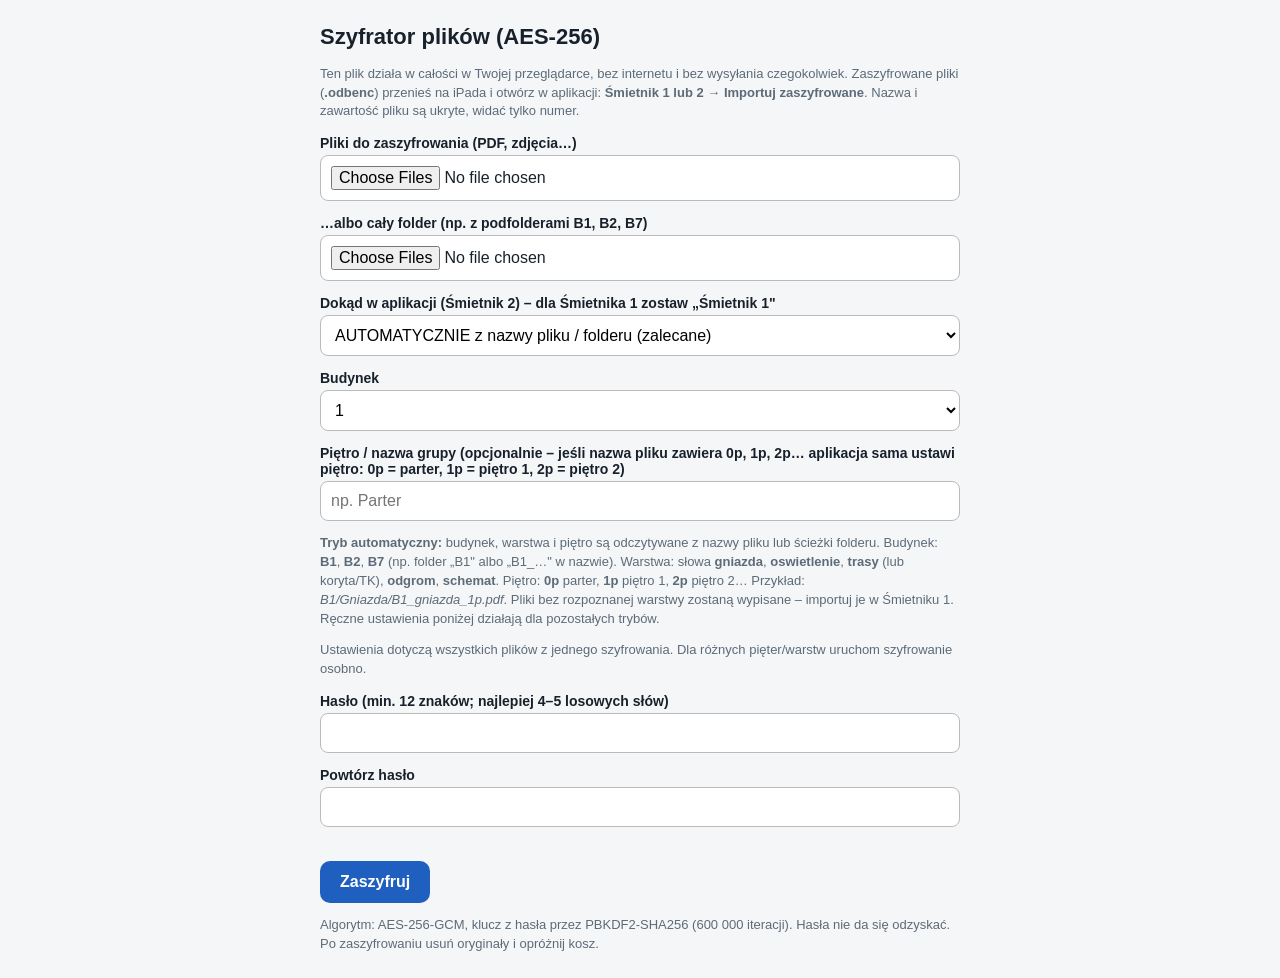
==== szyfrator.html @ 0f7ab010 "Szyfrator: tryb automatyczny (budynek/warstwa/piętro z nazwy lub folderu) Co-Authored-By: Claude Son" ====
<!doctype html><html lang="pl"><head><meta charset="utf-8"><meta name="viewport" content="width=device-width,initial-scale=1">
<title>Szyfrator plików (AES-256)</title>
<style>
body{font:16px -apple-system,Segoe UI,Arial,sans-serif;max-width:640px;margin:24px auto;padding:0 16px;color:#18212b;background:#f4f6f8}
h1{font-size:22px}label{display:block;margin:14px 0 4px;font-weight:600;font-size:14px}
input[type=password],input[type=file],input[type=text],select{width:100%;box-sizing:border-box;padding:10px;border:1px solid #bbb;border-radius:8px;font-size:16px;background:#fff}
button{margin-top:16px;padding:12px 20px;border:0;border-radius:10px;background:#1f5fbf;color:#fff;font-weight:700;font-size:16px;cursor:pointer}
button:disabled{opacity:.5}.m{font-size:13px;color:#5d6b78;line-height:1.45}#out a{display:block;margin:8px 0;padding:10px;background:#fff;border:1px solid #ccd;border-radius:8px;text-decoration:none;color:#1f5fbf;word-break:break-all}
#err{color:#c0392b;font-size:14px;min-height:18px}
</style></head><body>
<h1>Szyfrator plików (AES-256)</h1>
<p class="m">Ten plik działa w całości w Twojej przeglądarce, bez internetu i bez wysyłania czegokolwiek. Zaszyfrowane pliki (<b>.odbenc</b>) przenieś na iPada i otwórz w aplikacji: <b>Śmietnik 1 lub 2 → Importuj zaszyfrowane</b>. Nazwa i zawartość pliku są ukryte, widać tylko numer.</p>
<label>Pliki do zaszyfrowania (PDF, zdjęcia…)</label><input type="file" id="f" multiple>
<label>…albo cały folder (np. z podfolderami B1, B2, B7)</label><input type="file" id="fd" webkitdirectory multiple>
<label>Dokąd w aplikacji (Śmietnik 2) – dla Śmietnika 1 zostaw „Śmietnik 1"</label>
<select id="dest"><option value="auto">AUTOMATYCZNIE z nazwy pliku / folderu (zalecane)</option><option value="">Śmietnik 1 (zwykły plik budynku)</option><option value="gn">Śmietnik 2 → Gniazda</option><option value="os">Śmietnik 2 → Oświetlenie</option><option value="tk">Śmietnik 2 → Trasy kablowe</option><option value="od">Śmietnik 2 → Instalacja odgromowa</option><option value="s2">Śmietnik 2 → Schematy2</option></select>
<label>Budynek</label><select id="bld"><option>1</option><option>2</option><option>7</option></select>
<label>Piętro / nazwa grupy (opcjonalnie – jeśli nazwa pliku zawiera 0p, 1p, 2p… aplikacja sama ustawi piętro: 0p = parter, 1p = piętro 1, 2p = piętro 2)</label><input type="text" id="flr" placeholder="np. Parter">
<p class="m"><b>Tryb automatyczny:</b> budynek, warstwa i piętro są odczytywane z nazwy pliku lub ścieżki folderu. Budynek: <b>B1</b>, <b>B2</b>, <b>B7</b> (np. folder „B1" albo „B1_…" w nazwie). Warstwa: słowa <b>gniazda</b>, <b>oswietlenie</b>, <b>trasy</b> (lub koryta/TK), <b>odgrom</b>, <b>schemat</b>. Piętro: <b>0p</b> parter, <b>1p</b> piętro 1, <b>2p</b> piętro 2… Przykład: <i>B1/Gniazda/B1_gniazda_1p.pdf</i>. Pliki bez rozpoznanej warstwy zostaną wypisane – importuj je w Śmietniku 1. Ręczne ustawienia poniżej działają dla pozostałych trybów.</p>
<p class="m">Ustawienia dotyczą wszystkich plików z jednego szyfrowania. Dla różnych pięter/warstw uruchom szyfrowanie osobno.</p>
<label>Hasło (min. 12 znaków; najlepiej 4–5 losowych słów)</label><input type="password" id="p1" autocomplete="new-password">
<label>Powtórz hasło</label><input type="password" id="p2" autocomplete="new-password">
<div id="err"></div><button id="go">Zaszyfruj</button>
<div id="out"></div>
<p class="m">Algorytm: AES-256-GCM, klucz z hasła przez PBKDF2-SHA256 (600 000 iteracji). Hasła nie da się odzyskać. Po zaszyfrowaniu usuń oryginały i opróżnij kosz.</p>
<script>
const te=new TextEncoder();
const $=id=>document.getElementById(id);
const norm=x=>String(x||"").normalize("NFD").replace(/[\u0300-\u036f]/g,"").replace(/ł/g,"l").replace(/Ł/g,"L").toLowerCase();
function detect(path){const t=norm(path);
 let b=null;const mb=/(?:^|[^a-z0-9])(?:b|bud|budynek)[ _-]?([127])(?![0-9])/.exec(t);if(mb)b=mb[1];
 let l=null;if(/gniazd|gn(?![a-z])/.test(t))l="gn";else if(/oswietl|(?:^|[^a-z])os(?![a-z])/.test(t))l="os";else if(/trasy|trasa|koryt|(?:^|[^a-z])tk(?![a-z0-9])/.test(t))l="tk";else if(/odgrom|piorun|(?:^|[^a-z])od(?![a-z])/.test(t))l="od";else if(/schemat|rozdziel/.test(t))l="s2";
 let p=null;const mp=/(?:^|[^0-9a-z])(\d{1,2})\s?p(?![a-z0-9])/.exec(t);if(mp)p=+mp[1];
 return{b,l,p}}
async function key(pw,salt,iter){const b=await crypto.subtle.importKey("raw",te.encode(pw),"PBKDF2",false,["deriveKey"]);return crypto.subtle.deriveKey({name:"PBKDF2",salt,iterations:iter,hash:"SHA-256"},b,{name:"AES-GCM",length:256},false,["encrypt"])}
$("go").onclick=async()=>{const er=$("err"),fs=[...$("f").files,...$("fd").files],a=$("p1").value;er.textContent="";
 if(!fs.length){er.textContent="Wybierz pliki lub folder";return}
 if(a.length<12){er.textContent="Hasło musi mieć co najmniej 12 znaków";return}
 if(a!==$("p2").value){er.textContent="Hasła się różnią";return}
 $("go").disabled=true;$("out").innerHTML="";const stamp=Date.now().toString(36);let n=0;const LN={gn:"Gniazda",os:"Oświetlenie",tk:"Trasy",od:"Odgromowa",s2:"Schematy2"};const warn=[];const dest=$("dest").value;
 try{const salt=crypto.getRandomValues(new Uint8Array(16)),iter=600000,k=await key(a,salt,iter);
  for(const f of fs){er.textContent="Szyfruję ("+(n+1)+"/"+fs.length+"): "+f.name+"…";
  const path=f.webkitRelativePath||f.name;let m={n:f.name,t:f.type||"application/octet-stream"},info="";
  if(dest==="auto"){const d=detect(path);if(d.l&&d.b){m.l=d.l;m.b=d.b;if(d.p!=null)m.p=d.p;info=" → B"+d.b+" · "+LN[d.l]+(d.p!=null?" · "+d.p+"p":"")}else{info=" → Śmietnik 1"+(d.b?" (B"+d.b+")":"")+" – nie rozpoznano "+(d.b?"warstwy":"budynku")+" w: "+path;warn.push(path);if(d.b)m.b=d.b;if(d.p!=null)m.p=d.p}}
  else if(dest){m.l=dest;m.b=$("bld").value;const fl=$("flr").value.trim();if(fl)m.f=fl}
  const data=new Uint8Array(await f.arrayBuffer());
  const meta=te.encode(JSON.stringify(m));
  const pl=new Uint8Array(4+meta.length+data.length);new DataView(pl.buffer).setUint32(0,meta.length);pl.set(meta,4);pl.set(data,4+meta.length);
  const iv=crypto.getRandomValues(new Uint8Array(12));
  const ct=new Uint8Array(await crypto.subtle.encrypt({name:"AES-GCM",iv},k,pl));
  const head=new Uint8Array(8+16+4+12);head.set(te.encode("ODBENC1\n"),0);head.set(salt,8);new DataView(head.buffer).setUint32(24,iter);head.set(iv,28);
  const blob=new Blob([head,ct],{type:"application/octet-stream"});n++;
  const l=document.createElement("a");l.href=URL.createObjectURL(blob);l.download="plik_"+stamp+"_"+String(n).padStart(3,"0")+".odbenc";l.textContent="⬇ "+l.download+"  ("+Math.round(blob.size/1024)+" KB)  "+path+info;$("out").appendChild(l)}
  if(n>1){const all=document.createElement("button");all.textContent="Pobierz wszystkie ("+n+")";all.onclick=async()=>{for(const a2 of $("out").querySelectorAll("a")){a2.click();await new Promise(r=>setTimeout(r,350))}};$("out").prepend(all)}
  er.textContent="Gotowe: "+n+" plik(i)."+(warn.length?" Uwaga: "+warn.length+" plik(ów) bez rozpoznanej warstwy/budynku – importuj je w Śmietniku 1 (w Śmietniku 2 trafiłyby do aktualnie wybranej warstwy).":"")}
 catch(e){er.textContent="Błąd: "+(e.message||e)}
 $("go").disabled=false};
</script></body></html>
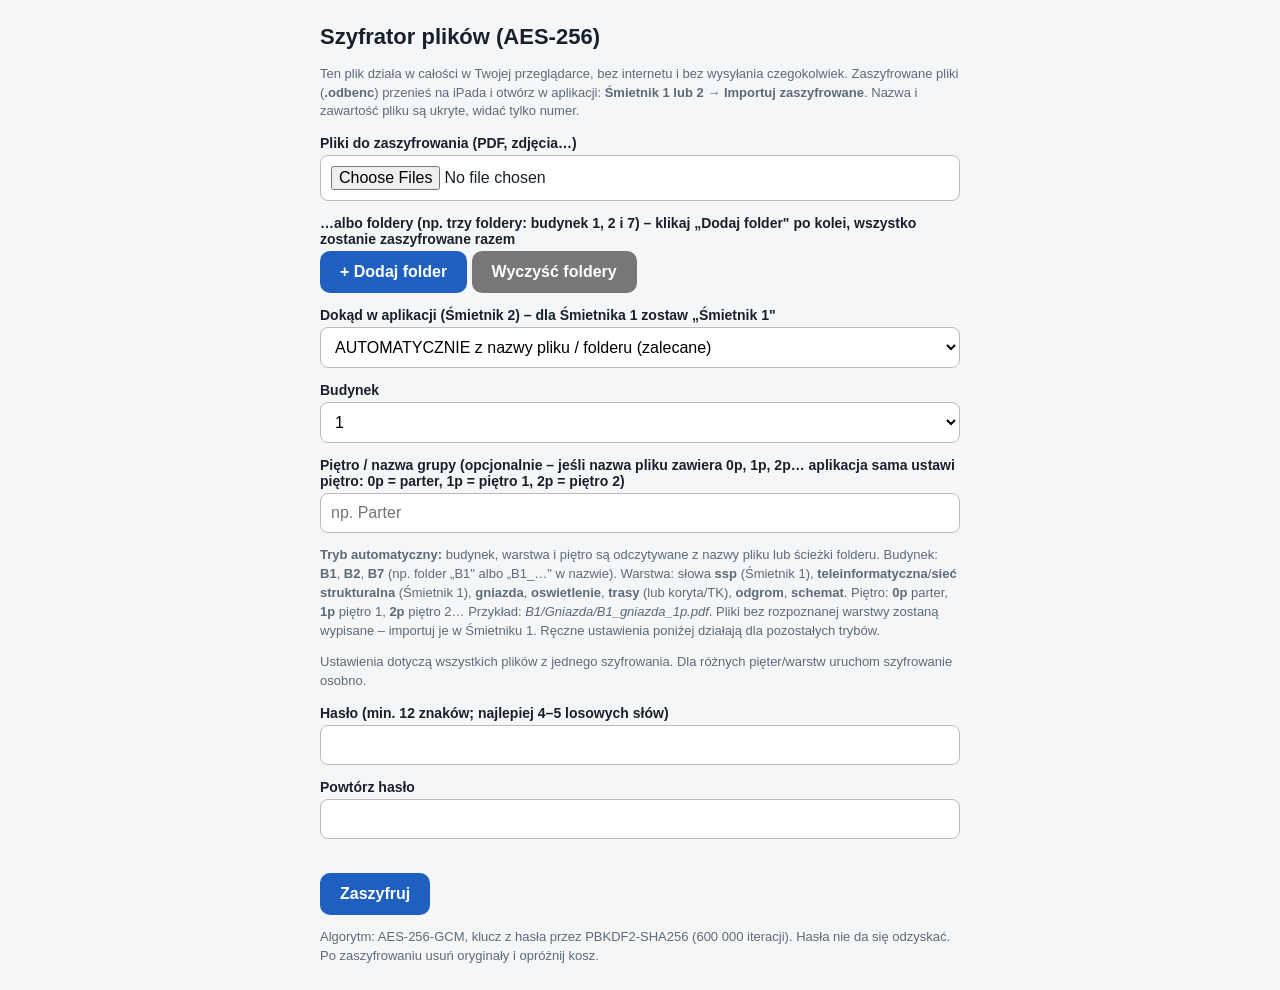
==== commit 5499e48f: "Śmietnik 1: SSP i teleinformatyka; wybór budynku i kategorii w panelu; szyfrator: dodawanie wielu fo" ====
--- a/szyfrator.html
+++ b/szyfrator.html
@@ -11,12 +11,12 @@
 <h1>Szyfrator plików (AES-256)</h1>
 <p class="m">Ten plik działa w całości w Twojej przeglądarce, bez internetu i bez wysyłania czegokolwiek. Zaszyfrowane pliki (<b>.odbenc</b>) przenieś na iPada i otwórz w aplikacji: <b>Śmietnik 1 lub 2 → Importuj zaszyfrowane</b>. Nazwa i zawartość pliku są ukryte, widać tylko numer.</p>
 <label>Pliki do zaszyfrowania (PDF, zdjęcia…)</label><input type="file" id="f" multiple>
-<label>…albo cały folder (np. z podfolderami B1, B2, B7)</label><input type="file" id="fd" webkitdirectory multiple>
+<label>…albo foldery (np. trzy foldery: budynek 1, 2 i 7) – klikaj „Dodaj folder" po kolei, wszystko zostanie zaszyfrowane razem</label><input type="file" id="fd" webkitdirectory multiple style="display:none"><button type="button" id="addf" style="margin-top:0">+ Dodaj folder</button> <button type="button" id="clrf" style="margin-top:0;background:#777">Wyczyść foldery</button><div id="picked" class="m"></div>
 <label>Dokąd w aplikacji (Śmietnik 2) – dla Śmietnika 1 zostaw „Śmietnik 1"</label>
-<select id="dest"><option value="auto">AUTOMATYCZNIE z nazwy pliku / folderu (zalecane)</option><option value="">Śmietnik 1 (zwykły plik budynku)</option><option value="gn">Śmietnik 2 → Gniazda</option><option value="os">Śmietnik 2 → Oświetlenie</option><option value="tk">Śmietnik 2 → Trasy kablowe</option><option value="od">Śmietnik 2 → Instalacja odgromowa</option><option value="s2">Śmietnik 2 → Schematy2</option></select>
+<select id="dest"><option value="auto">AUTOMATYCZNIE z nazwy pliku / folderu (zalecane)</option><option value="">Śmietnik 1 (zwykły plik budynku)</option><option value="ssp">Śmietnik 1 → Plan instalacji SSP</option><option value="tel">Śmietnik 1 → Plan instalacji teleinformatycznej sieci strukturalnej</option><option value="gn">Śmietnik 2 → Gniazda</option><option value="os">Śmietnik 2 → Oświetlenie</option><option value="tk">Śmietnik 2 → Trasy kablowe</option><option value="od">Śmietnik 2 → Instalacja odgromowa</option><option value="s2">Śmietnik 2 → Schematy2</option></select>
 <label>Budynek</label><select id="bld"><option>1</option><option>2</option><option>7</option></select>
 <label>Piętro / nazwa grupy (opcjonalnie – jeśli nazwa pliku zawiera 0p, 1p, 2p… aplikacja sama ustawi piętro: 0p = parter, 1p = piętro 1, 2p = piętro 2)</label><input type="text" id="flr" placeholder="np. Parter">
-<p class="m"><b>Tryb automatyczny:</b> budynek, warstwa i piętro są odczytywane z nazwy pliku lub ścieżki folderu. Budynek: <b>B1</b>, <b>B2</b>, <b>B7</b> (np. folder „B1" albo „B1_…" w nazwie). Warstwa: słowa <b>gniazda</b>, <b>oswietlenie</b>, <b>trasy</b> (lub koryta/TK), <b>odgrom</b>, <b>schemat</b>. Piętro: <b>0p</b> parter, <b>1p</b> piętro 1, <b>2p</b> piętro 2… Przykład: <i>B1/Gniazda/B1_gniazda_1p.pdf</i>. Pliki bez rozpoznanej warstwy zostaną wypisane – importuj je w Śmietniku 1. Ręczne ustawienia poniżej działają dla pozostałych trybów.</p>
+<p class="m"><b>Tryb automatyczny:</b> budynek, warstwa i piętro są odczytywane z nazwy pliku lub ścieżki folderu. Budynek: <b>B1</b>, <b>B2</b>, <b>B7</b> (np. folder „B1" albo „B1_…" w nazwie). Warstwa: słowa <b>ssp</b> (Śmietnik 1), <b>teleinformatyczna</b>/<b>sieć strukturalna</b> (Śmietnik 1), <b>gniazda</b>, <b>oswietlenie</b>, <b>trasy</b> (lub koryta/TK), <b>odgrom</b>, <b>schemat</b>. Piętro: <b>0p</b> parter, <b>1p</b> piętro 1, <b>2p</b> piętro 2… Przykład: <i>B1/Gniazda/B1_gniazda_1p.pdf</i>. Pliki bez rozpoznanej warstwy zostaną wypisane – importuj je w Śmietniku 1. Ręczne ustawienia poniżej działają dla pozostałych trybów.</p>
 <p class="m">Ustawienia dotyczą wszystkich plików z jednego szyfrowania. Dla różnych pięter/warstw uruchom szyfrowanie osobno.</p>
 <label>Hasło (min. 12 znaków; najlepiej 4–5 losowych słów)</label><input type="password" id="p1" autocomplete="new-password">
 <label>Powtórz hasło</label><input type="password" id="p2" autocomplete="new-password">
@@ -26,18 +26,24 @@
 <script>
 const te=new TextEncoder();
 const $=id=>document.getElementById(id);
+let picked=[];const pkey=f=>(f.webkitRelativePath||f.name)+"|"+f.size;
+function showPicked(){const c={};for(const f of picked){const d=detect(f.webkitRelativePath||f.name);const k=d.b?"B"+d.b:"?";c[k]=(c[k]||0)+1}
+ $("picked").textContent=picked.length?"Wybrano "+picked.length+" plików: "+Object.entries(c).map(([k,v])=>(k==="?"?"budynek nierozpoznany":k)+": "+v).join(" · "):""}
+$("addf").onclick=()=>$("fd").click();
+$("fd").onchange=e=>{const have=new Set(picked.map(pkey));for(const f of e.target.files)if(!have.has(pkey(f))){picked.push(f);have.add(pkey(f))}e.target.value="";showPicked()};
+$("clrf").onclick=()=>{picked=[];showPicked()};
 const norm=x=>String(x||"").normalize("NFD").replace(/[\u0300-\u036f]/g,"").replace(/ł/g,"l").replace(/Ł/g,"L").toLowerCase();
 function detect(path){const t=norm(path);
- let b=null;const mb=/(?:^|[^a-z0-9])(?:b|bud|budynek)[ _-]?([127])(?![0-9])/.exec(t);if(mb)b=mb[1];
- let l=null;if(/gniazd|gn(?![a-z])/.test(t))l="gn";else if(/oswietl|(?:^|[^a-z])os(?![a-z])/.test(t))l="os";else if(/trasy|trasa|koryt|(?:^|[^a-z])tk(?![a-z0-9])/.test(t))l="tk";else if(/odgrom|piorun|(?:^|[^a-z])od(?![a-z])/.test(t))l="od";else if(/schemat|rozdziel/.test(t))l="s2";
+ let b=null;const mb=/(?:^|[^a-z0-9])(?:b|bud|budynek)\.?[ _-]?([127])(?![0-9])/.exec(t);if(mb)b=mb[1];
+ let l=null;if(/ssp|sygnalizac|pozar/.test(t))l="ssp";else if(/teleinf|teletech|struktural|siec(?![a-z])|lan(?![a-z])/.test(t))l="tel";else if(/gniazd|gn(?![a-z])/.test(t))l="gn";else if(/oswietl|(?:^|[^a-z])os(?![a-z])/.test(t))l="os";else if(/trasy|trasa|koryt|(?:^|[^a-z])tk(?![a-z0-9])/.test(t))l="tk";else if(/odgrom|piorun|(?:^|[^a-z])od(?![a-z])/.test(t))l="od";else if(/schemat|rozdziel/.test(t))l="s2";
  let p=null;const mp=/(?:^|[^0-9a-z])(\d{1,2})\s?p(?![a-z0-9])/.exec(t);if(mp)p=+mp[1];
  return{b,l,p}}
 async function key(pw,salt,iter){const b=await crypto.subtle.importKey("raw",te.encode(pw),"PBKDF2",false,["deriveKey"]);return crypto.subtle.deriveKey({name:"PBKDF2",salt,iterations:iter,hash:"SHA-256"},b,{name:"AES-GCM",length:256},false,["encrypt"])}
-$("go").onclick=async()=>{const er=$("err"),fs=[...$("f").files,...$("fd").files],a=$("p1").value;er.textContent="";
+$("go").onclick=async()=>{const er=$("err"),fs=[...$("f").files,...picked],a=$("p1").value;er.textContent="";
  if(!fs.length){er.textContent="Wybierz pliki lub folder";return}
  if(a.length<12){er.textContent="Hasło musi mieć co najmniej 12 znaków";return}
  if(a!==$("p2").value){er.textContent="Hasła się różnią";return}
- $("go").disabled=true;$("out").innerHTML="";const stamp=Date.now().toString(36);let n=0;const LN={gn:"Gniazda",os:"Oświetlenie",tk:"Trasy",od:"Odgromowa",s2:"Schematy2"};const warn=[];const dest=$("dest").value;
+ $("go").disabled=true;$("out").innerHTML="";const stamp=Date.now().toString(36);let n=0;const LN={ssp:"SSP (Śmietnik 1)",tel:"Teleinformatyka (Śmietnik 1)",gn:"Gniazda",os:"Oświetlenie",tk:"Trasy",od:"Odgromowa",s2:"Schematy2"};const warn=[];const dest=$("dest").value;
  try{const salt=crypto.getRandomValues(new Uint8Array(16)),iter=600000,k=await key(a,salt,iter);
   for(const f of fs){er.textContent="Szyfruję ("+(n+1)+"/"+fs.length+"): "+f.name+"…";
   const path=f.webkitRelativePath||f.name;let m={n:f.name,t:f.type||"application/octet-stream"},info="";
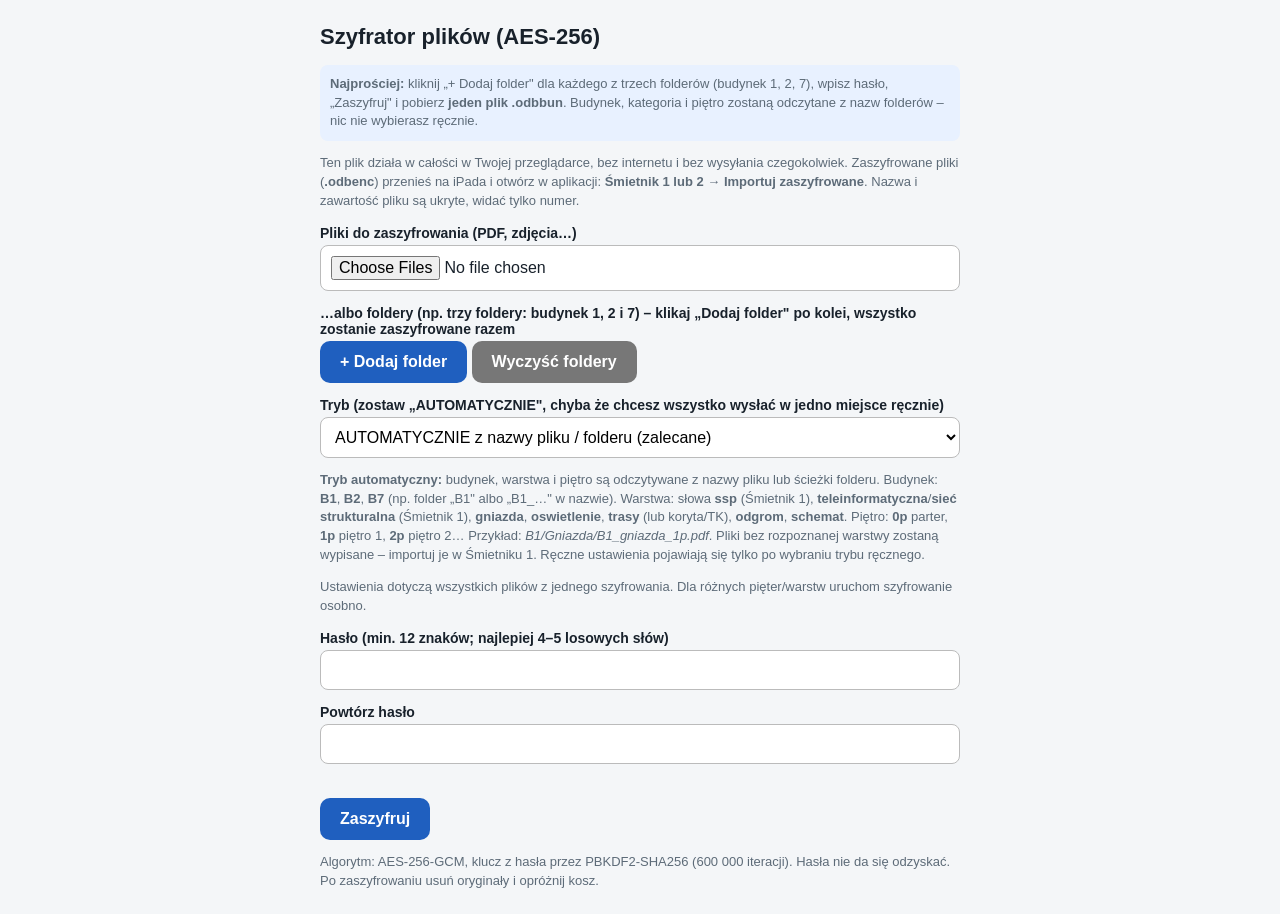
==== commit 73d92612: "Szyfrator: tryb automatyczny domyślny, ręczne pola ukryte Co-Authored-By: Claude Sonnet 5.5 <noreply" ====
--- a/szyfrator.html
+++ b/szyfrator.html
@@ -9,14 +9,15 @@
 #err{color:#c0392b;font-size:14px;min-height:18px}
 </style></head><body>
 <h1>Szyfrator plików (AES-256)</h1>
+<p class="m" style="background:#e8f1ff;padding:10px;border-radius:8px"><b>Najprościej:</b> kliknij „+ Dodaj folder" dla każdego z trzech folderów (budynek 1, 2, 7), wpisz hasło, „Zaszyfruj" i pobierz <b>jeden plik .odbbun</b>. Budynek, kategoria i piętro zostaną odczytane z nazw folderów – nic nie wybierasz ręcznie.</p>
 <p class="m">Ten plik działa w całości w Twojej przeglądarce, bez internetu i bez wysyłania czegokolwiek. Zaszyfrowane pliki (<b>.odbenc</b>) przenieś na iPada i otwórz w aplikacji: <b>Śmietnik 1 lub 2 → Importuj zaszyfrowane</b>. Nazwa i zawartość pliku są ukryte, widać tylko numer.</p>
 <label>Pliki do zaszyfrowania (PDF, zdjęcia…)</label><input type="file" id="f" multiple>
 <label>…albo foldery (np. trzy foldery: budynek 1, 2 i 7) – klikaj „Dodaj folder" po kolei, wszystko zostanie zaszyfrowane razem</label><input type="file" id="fd" webkitdirectory multiple style="display:none"><button type="button" id="addf" style="margin-top:0">+ Dodaj folder</button> <button type="button" id="clrf" style="margin-top:0;background:#777">Wyczyść foldery</button><div id="picked" class="m"></div>
-<label>Dokąd w aplikacji (Śmietnik 2) – dla Śmietnika 1 zostaw „Śmietnik 1"</label>
+<label>Tryb (zostaw „AUTOMATYCZNIE", chyba że chcesz wszystko wysłać w jedno miejsce ręcznie)</label>
 <select id="dest"><option value="auto">AUTOMATYCZNIE z nazwy pliku / folderu (zalecane)</option><option value="">Śmietnik 1 (zwykły plik budynku)</option><option value="ssp">Śmietnik 1 → Plan instalacji SSP</option><option value="tel">Śmietnik 1 → Plan instalacji teleinformatycznej sieci strukturalnej</option><option value="gn">Śmietnik 2 → Gniazda</option><option value="os">Śmietnik 2 → Oświetlenie</option><option value="tk">Śmietnik 2 → Trasy kablowe</option><option value="od">Śmietnik 2 → Instalacja odgromowa</option><option value="s2">Śmietnik 2 → Schematy2</option></select>
-<label>Budynek</label><select id="bld"><option>1</option><option>2</option><option>7</option></select>
+<div id="manual" style="display:none"><label>Budynek</label><select id="bld"><option>1</option><option>2</option><option>7</option></select>
 <label>Piętro / nazwa grupy (opcjonalnie – jeśli nazwa pliku zawiera 0p, 1p, 2p… aplikacja sama ustawi piętro: 0p = parter, 1p = piętro 1, 2p = piętro 2)</label><input type="text" id="flr" placeholder="np. Parter">
-<p class="m"><b>Tryb automatyczny:</b> budynek, warstwa i piętro są odczytywane z nazwy pliku lub ścieżki folderu. Budynek: <b>B1</b>, <b>B2</b>, <b>B7</b> (np. folder „B1" albo „B1_…" w nazwie). Warstwa: słowa <b>ssp</b> (Śmietnik 1), <b>teleinformatyczna</b>/<b>sieć strukturalna</b> (Śmietnik 1), <b>gniazda</b>, <b>oswietlenie</b>, <b>trasy</b> (lub koryta/TK), <b>odgrom</b>, <b>schemat</b>. Piętro: <b>0p</b> parter, <b>1p</b> piętro 1, <b>2p</b> piętro 2… Przykład: <i>B1/Gniazda/B1_gniazda_1p.pdf</i>. Pliki bez rozpoznanej warstwy zostaną wypisane – importuj je w Śmietniku 1. Ręczne ustawienia poniżej działają dla pozostałych trybów.</p>
+</div><p class="m"><b>Tryb automatyczny:</b> budynek, warstwa i piętro są odczytywane z nazwy pliku lub ścieżki folderu. Budynek: <b>B1</b>, <b>B2</b>, <b>B7</b> (np. folder „B1" albo „B1_…" w nazwie). Warstwa: słowa <b>ssp</b> (Śmietnik 1), <b>teleinformatyczna</b>/<b>sieć strukturalna</b> (Śmietnik 1), <b>gniazda</b>, <b>oswietlenie</b>, <b>trasy</b> (lub koryta/TK), <b>odgrom</b>, <b>schemat</b>. Piętro: <b>0p</b> parter, <b>1p</b> piętro 1, <b>2p</b> piętro 2… Przykład: <i>B1/Gniazda/B1_gniazda_1p.pdf</i>. Pliki bez rozpoznanej warstwy zostaną wypisane – importuj je w Śmietniku 1. Ręczne ustawienia pojawiają się tylko po wybraniu trybu ręcznego.</p>
 <p class="m">Ustawienia dotyczą wszystkich plików z jednego szyfrowania. Dla różnych pięter/warstw uruchom szyfrowanie osobno.</p>
 <label>Hasło (min. 12 znaków; najlepiej 4–5 losowych słów)</label><input type="password" id="p1" autocomplete="new-password">
 <label>Powtórz hasło</label><input type="password" id="p2" autocomplete="new-password">
@@ -32,22 +33,24 @@
 $("addf").onclick=()=>$("fd").click();
 $("fd").onchange=e=>{const have=new Set(picked.map(pkey));for(const f of e.target.files)if(!have.has(pkey(f))){picked.push(f);have.add(pkey(f))}e.target.value="";showPicked()};
 $("clrf").onclick=()=>{picked=[];showPicked()};
+$("dest").onchange=()=>{const v=$("dest").value;$("manual").style.display=(v&&v!=="auto"&&v!=="ssp"&&v!=="tel")||v==="ssp"||v==="tel"?"block":"none"};
 const norm=x=>String(x||"").normalize("NFD").replace(/[\u0300-\u036f]/g,"").replace(/ł/g,"l").replace(/Ł/g,"L").toLowerCase();
 function detect(path){const t=norm(path);
- let b=null;const mb=/(?:^|[^a-z0-9])(?:b|bud|budynek)\.?[ _-]?([127])(?![0-9])/.exec(t);if(mb)b=mb[1];
+ let b=null;const mb=/(?:^|[^a-z0-9])(?:b|bud|budynek)\.?[ _-]?(?:nr\.?)?[ _-]?([127])(?![0-9])/.exec(t)||/(?:^|\/)([127])(?=\/)/.exec(t);if(mb)b=mb[1];
  let l=null;if(/ssp|sygnalizac|pozar/.test(t))l="ssp";else if(/teleinf|teletech|struktural|siec(?![a-z])|lan(?![a-z])/.test(t))l="tel";else if(/gniazd|gn(?![a-z])/.test(t))l="gn";else if(/oswietl|(?:^|[^a-z])os(?![a-z])/.test(t))l="os";else if(/trasy|trasa|koryt|(?:^|[^a-z])tk(?![a-z0-9])/.test(t))l="tk";else if(/odgrom|piorun|(?:^|[^a-z])od(?![a-z])/.test(t))l="od";else if(/schemat|rozdziel/.test(t))l="s2";
- let p=null;const mp=/(?:^|[^0-9a-z])(\d{1,2})\s?p(?![a-z0-9])/.exec(t);if(mp)p=+mp[1];
- return{b,l,p}}
+ let p=null,f=null;const mp=/(?:^|[^0-9a-z])(\d{1,2})\s?p(?![a-z0-9])/.exec(t)||/(?:^|[^0-9a-z])(\d{1,2})[ _.-]?pietro/.exec(t)||/pietro[ _.-]?(\d{1,2})(?![0-9])/.exec(t);if(mp)p=+mp[1];
+ else if(/parter/.test(t))p=0;else if(/poddasz/.test(t))f="Poddasze";else if(/(?:^|[^a-z])dach(?![a-z])/.test(t))f="Dach";
+ return{b,l,p,f}}
 async function key(pw,salt,iter){const b=await crypto.subtle.importKey("raw",te.encode(pw),"PBKDF2",false,["deriveKey"]);return crypto.subtle.deriveKey({name:"PBKDF2",salt,iterations:iter,hash:"SHA-256"},b,{name:"AES-GCM",length:256},false,["encrypt"])}
 $("go").onclick=async()=>{const er=$("err"),fs=[...$("f").files,...picked],a=$("p1").value;er.textContent="";
  if(!fs.length){er.textContent="Wybierz pliki lub folder";return}
  if(a.length<12){er.textContent="Hasło musi mieć co najmniej 12 znaków";return}
  if(a!==$("p2").value){er.textContent="Hasła się różnią";return}
- $("go").disabled=true;$("out").innerHTML="";const stamp=Date.now().toString(36);let n=0;const LN={ssp:"SSP (Śmietnik 1)",tel:"Teleinformatyka (Śmietnik 1)",gn:"Gniazda",os:"Oświetlenie",tk:"Trasy",od:"Odgromowa",s2:"Schematy2"};const warn=[];const dest=$("dest").value;
+ $("go").disabled=true;$("out").innerHTML="";const stamp=Date.now().toString(36);let n=0;const recs=[];const LN={ssp:"SSP (Śmietnik 1)",tel:"Teleinformatyka (Śmietnik 1)",gn:"Gniazda",os:"Oświetlenie",tk:"Trasy",od:"Odgromowa",s2:"Schematy2"};const warn=[];const dest=$("dest").value;
  try{const salt=crypto.getRandomValues(new Uint8Array(16)),iter=600000,k=await key(a,salt,iter);
   for(const f of fs){er.textContent="Szyfruję ("+(n+1)+"/"+fs.length+"): "+f.name+"…";
   const path=f.webkitRelativePath||f.name;let m={n:f.name,t:f.type||"application/octet-stream"},info="";
-  if(dest==="auto"){const d=detect(path);if(d.l&&d.b){m.l=d.l;m.b=d.b;if(d.p!=null)m.p=d.p;info=" → B"+d.b+" · "+LN[d.l]+(d.p!=null?" · "+d.p+"p":"")}else{info=" → Śmietnik 1"+(d.b?" (B"+d.b+")":"")+" – nie rozpoznano "+(d.b?"warstwy":"budynku")+" w: "+path;warn.push(path);if(d.b)m.b=d.b;if(d.p!=null)m.p=d.p}}
+  if(dest==="auto"){const d=detect(path);if(d.l&&d.b){m.l=d.l;m.b=d.b;if(d.p!=null)m.p=d.p;if(d.f)m.f=d.f;info=" → B"+d.b+" · "+LN[d.l]+(d.p!=null?" · "+d.p+"p":"")+(d.f?" · "+d.f:"")}else{info=" → Śmietnik 1"+(d.b?" (B"+d.b+")":"")+" – nie rozpoznano "+(d.b?"warstwy":"budynku")+" w: "+path;warn.push(path);if(d.b)m.b=d.b;if(d.p!=null)m.p=d.p}}
   else if(dest){m.l=dest;m.b=$("bld").value;const fl=$("flr").value.trim();if(fl)m.f=fl}
   const data=new Uint8Array(await f.arrayBuffer());
   const meta=te.encode(JSON.stringify(m));
@@ -55,9 +58,11 @@
   const iv=crypto.getRandomValues(new Uint8Array(12));
   const ct=new Uint8Array(await crypto.subtle.encrypt({name:"AES-GCM",iv},k,pl));
   const head=new Uint8Array(8+16+4+12);head.set(te.encode("ODBENC1\n"),0);head.set(salt,8);new DataView(head.buffer).setUint32(24,iter);head.set(iv,28);
-  const blob=new Blob([head,ct],{type:"application/octet-stream"});n++;
+  const blob=new Blob([head,ct],{type:"application/octet-stream"});recs.push(blob);n++;
   const l=document.createElement("a");l.href=URL.createObjectURL(blob);l.download="plik_"+stamp+"_"+String(n).padStart(3,"0")+".odbenc";l.textContent="⬇ "+l.download+"  ("+Math.round(blob.size/1024)+" KB)  "+path+info;$("out").appendChild(l)}
-  if(n>1){const all=document.createElement("button");all.textContent="Pobierz wszystkie ("+n+")";all.onclick=async()=>{for(const a2 of $("out").querySelectorAll("a")){a2.click();await new Promise(r=>setTimeout(r,350))}};$("out").prepend(all)}
+  if(n>1){const parts=[te.encode("ODBBUN1\n")];for(const r of recs){const h=new Uint8Array(4);new DataView(h.buffer).setUint32(0,r.size);parts.push(h,r)}
+   const bb=new Blob(parts,{type:"application/octet-stream"});const bl=document.createElement("a");bl.href=URL.createObjectURL(bb);bl.download="paczka_zbiorcza_"+stamp+".odbbun";bl.style.fontWeight="700";bl.textContent="⬇ JEDEN PLIK ZE WSZYSTKIM: "+bl.download+"  ("+Math.round(bb.size/1048576)+" MB, "+n+" plików) – tylko to wrzuć na iPada";$("out").prepend(bl)}
+  if(n>1){const all=document.createElement("button");all.textContent="Pobierz osobno ("+n+")";all.onclick=async()=>{for(const a2 of $("out").querySelectorAll("a")){a2.click();await new Promise(r=>setTimeout(r,350))}};$("out").prepend(all)}
   er.textContent="Gotowe: "+n+" plik(i)."+(warn.length?" Uwaga: "+warn.length+" plik(ów) bez rozpoznanej warstwy/budynku – importuj je w Śmietniku 1 (w Śmietniku 2 trafiłyby do aktualnie wybranej warstwy).":"")}
  catch(e){er.textContent="Błąd: "+(e.message||e)}
  $("go").disabled=false};
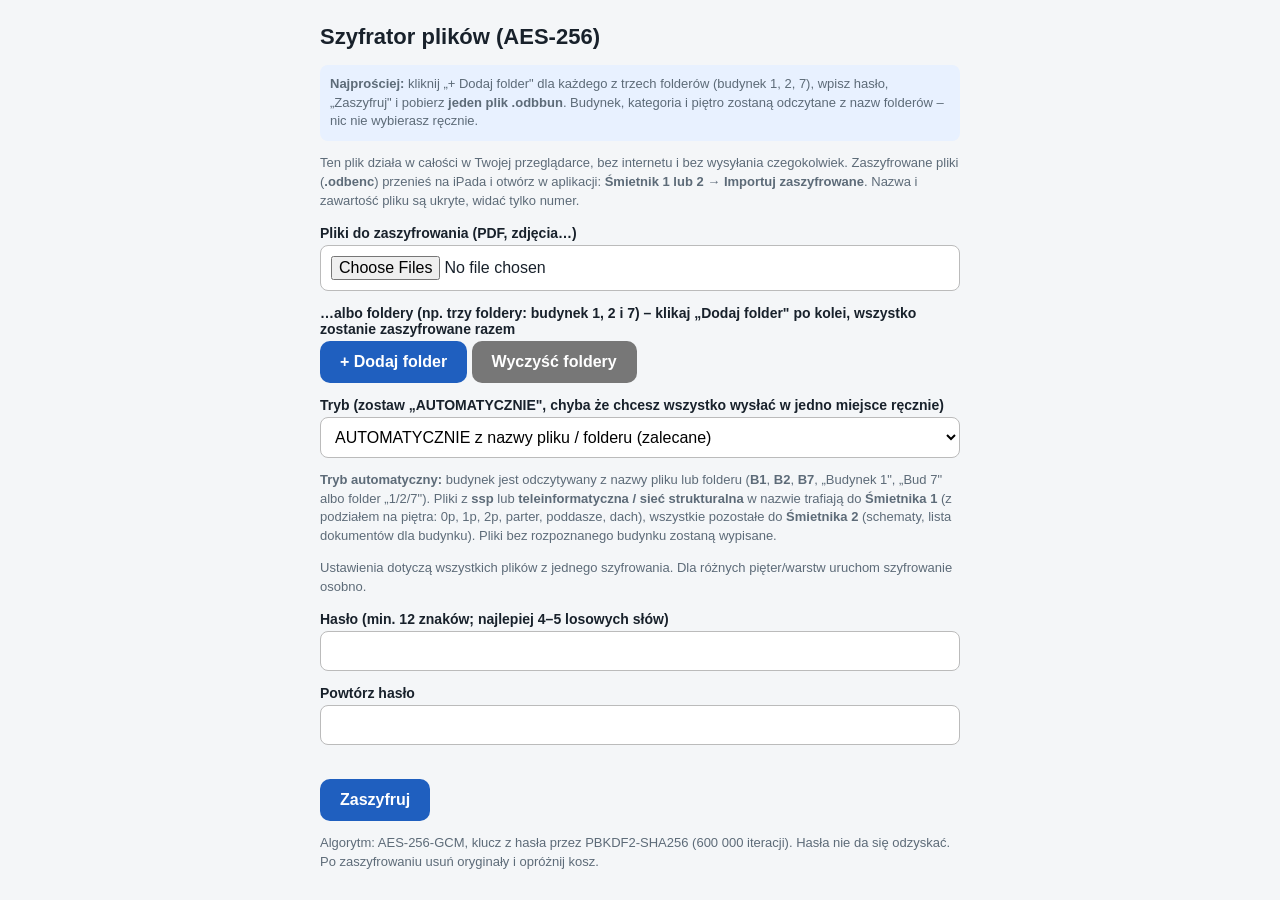
==== commit 1b0fc0b2: "Szyfrator: poza SSP i teleinformatyką wszystko do Śmietnika 2 (schematy) Co-Authored-By: Claude Sonn" ====
--- a/szyfrator.html
+++ b/szyfrator.html
@@ -14,10 +14,10 @@
 <label>Pliki do zaszyfrowania (PDF, zdjęcia…)</label><input type="file" id="f" multiple>
 <label>…albo foldery (np. trzy foldery: budynek 1, 2 i 7) – klikaj „Dodaj folder" po kolei, wszystko zostanie zaszyfrowane razem</label><input type="file" id="fd" webkitdirectory multiple style="display:none"><button type="button" id="addf" style="margin-top:0">+ Dodaj folder</button> <button type="button" id="clrf" style="margin-top:0;background:#777">Wyczyść foldery</button><div id="picked" class="m"></div>
 <label>Tryb (zostaw „AUTOMATYCZNIE", chyba że chcesz wszystko wysłać w jedno miejsce ręcznie)</label>
-<select id="dest"><option value="auto">AUTOMATYCZNIE z nazwy pliku / folderu (zalecane)</option><option value="">Śmietnik 1 (zwykły plik budynku)</option><option value="ssp">Śmietnik 1 → Plan instalacji SSP</option><option value="tel">Śmietnik 1 → Plan instalacji teleinformatycznej sieci strukturalnej</option><option value="gn">Śmietnik 2 → Gniazda</option><option value="os">Śmietnik 2 → Oświetlenie</option><option value="tk">Śmietnik 2 → Trasy kablowe</option><option value="od">Śmietnik 2 → Instalacja odgromowa</option><option value="s2">Śmietnik 2 → Schematy2</option></select>
+<select id="dest"><option value="auto">AUTOMATYCZNIE z nazwy pliku / folderu (zalecane)</option><option value="">Śmietnik 1 (zwykły plik budynku)</option><option value="ssp">Śmietnik 1 → Plan instalacji SSP</option><option value="tel">Śmietnik 1 → Plan instalacji teleinformatycznej sieci strukturalnej</option><option value="s2">Śmietnik 2 → Schematy</option></select>
 <div id="manual" style="display:none"><label>Budynek</label><select id="bld"><option>1</option><option>2</option><option>7</option></select>
 <label>Piętro / nazwa grupy (opcjonalnie – jeśli nazwa pliku zawiera 0p, 1p, 2p… aplikacja sama ustawi piętro: 0p = parter, 1p = piętro 1, 2p = piętro 2)</label><input type="text" id="flr" placeholder="np. Parter">
-</div><p class="m"><b>Tryb automatyczny:</b> budynek, warstwa i piętro są odczytywane z nazwy pliku lub ścieżki folderu. Budynek: <b>B1</b>, <b>B2</b>, <b>B7</b> (np. folder „B1" albo „B1_…" w nazwie). Warstwa: słowa <b>ssp</b> (Śmietnik 1), <b>teleinformatyczna</b>/<b>sieć strukturalna</b> (Śmietnik 1), <b>gniazda</b>, <b>oswietlenie</b>, <b>trasy</b> (lub koryta/TK), <b>odgrom</b>, <b>schemat</b>. Piętro: <b>0p</b> parter, <b>1p</b> piętro 1, <b>2p</b> piętro 2… Przykład: <i>B1/Gniazda/B1_gniazda_1p.pdf</i>. Pliki bez rozpoznanej warstwy zostaną wypisane – importuj je w Śmietniku 1. Ręczne ustawienia pojawiają się tylko po wybraniu trybu ręcznego.</p>
+</div><p class="m"><b>Tryb automatyczny:</b> budynek jest odczytywany z nazwy pliku lub folderu (<b>B1</b>, <b>B2</b>, <b>B7</b>, „Budynek 1", „Bud 7" albo folder „1/2/7"). Pliki z <b>ssp</b> lub <b>teleinformatyczna / sieć strukturalna</b> w nazwie trafiają do <b>Śmietnika 1</b> (z podziałem na piętra: 0p, 1p, 2p, parter, poddasze, dach), wszystkie pozostałe do <b>Śmietnika 2</b> (schematy, lista dokumentów dla budynku). Pliki bez rozpoznanego budynku zostaną wypisane.</p>
 <p class="m">Ustawienia dotyczą wszystkich plików z jednego szyfrowania. Dla różnych pięter/warstw uruchom szyfrowanie osobno.</p>
 <label>Hasło (min. 12 znaków; najlepiej 4–5 losowych słów)</label><input type="password" id="p1" autocomplete="new-password">
 <label>Powtórz hasło</label><input type="password" id="p2" autocomplete="new-password">
@@ -37,7 +37,7 @@
 const norm=x=>String(x||"").normalize("NFD").replace(/[\u0300-\u036f]/g,"").replace(/ł/g,"l").replace(/Ł/g,"L").toLowerCase();
 function detect(path){const t=norm(path);
  let b=null;const mb=/(?:^|[^a-z0-9])(?:b|bud|budynek)\.?[ _-]?(?:nr\.?)?[ _-]?([127])(?![0-9])/.exec(t)||/(?:^|\/)([127])(?=\/)/.exec(t);if(mb)b=mb[1];
- let l=null;if(/ssp|sygnalizac|pozar/.test(t))l="ssp";else if(/teleinf|teletech|struktural|siec(?![a-z])|lan(?![a-z])/.test(t))l="tel";else if(/gniazd|gn(?![a-z])/.test(t))l="gn";else if(/oswietl|(?:^|[^a-z])os(?![a-z])/.test(t))l="os";else if(/trasy|trasa|koryt|(?:^|[^a-z])tk(?![a-z0-9])/.test(t))l="tk";else if(/odgrom|piorun|(?:^|[^a-z])od(?![a-z])/.test(t))l="od";else if(/schemat|rozdziel/.test(t))l="s2";
+ let l=null;if(/ssp|sygnalizac|pozar/.test(t))l="ssp";else if(/teleinf|teletech|struktural|siec(?![a-z])|lan(?![a-z])/.test(t))l="tel";else l="s2";
  let p=null,f=null;const mp=/(?:^|[^0-9a-z])(\d{1,2})\s?p(?![a-z0-9])/.exec(t)||/(?:^|[^0-9a-z])(\d{1,2})[ _.-]?pietro/.exec(t)||/pietro[ _.-]?(\d{1,2})(?![0-9])/.exec(t);if(mp)p=+mp[1];
  else if(/parter/.test(t))p=0;else if(/poddasz/.test(t))f="Poddasze";else if(/(?:^|[^a-z])dach(?![a-z])/.test(t))f="Dach";
  return{b,l,p,f}}
@@ -46,11 +46,11 @@
  if(!fs.length){er.textContent="Wybierz pliki lub folder";return}
  if(a.length<12){er.textContent="Hasło musi mieć co najmniej 12 znaków";return}
  if(a!==$("p2").value){er.textContent="Hasła się różnią";return}
- $("go").disabled=true;$("out").innerHTML="";const stamp=Date.now().toString(36);let n=0;const recs=[];const LN={ssp:"SSP (Śmietnik 1)",tel:"Teleinformatyka (Śmietnik 1)",gn:"Gniazda",os:"Oświetlenie",tk:"Trasy",od:"Odgromowa",s2:"Schematy2"};const warn=[];const dest=$("dest").value;
+ $("go").disabled=true;$("out").innerHTML="";const stamp=Date.now().toString(36);let n=0;const recs=[];const LN={ssp:"SSP (Śmietnik 1)",tel:"Teleinformatyka (Śmietnik 1)",s2:"Schematy (Śmietnik 2)"};const warn=[];const dest=$("dest").value;
  try{const salt=crypto.getRandomValues(new Uint8Array(16)),iter=600000,k=await key(a,salt,iter);
   for(const f of fs){er.textContent="Szyfruję ("+(n+1)+"/"+fs.length+"): "+f.name+"…";
   const path=f.webkitRelativePath||f.name;let m={n:f.name,t:f.type||"application/octet-stream"},info="";
-  if(dest==="auto"){const d=detect(path);if(d.l&&d.b){m.l=d.l;m.b=d.b;if(d.p!=null)m.p=d.p;if(d.f)m.f=d.f;info=" → B"+d.b+" · "+LN[d.l]+(d.p!=null?" · "+d.p+"p":"")+(d.f?" · "+d.f:"")}else{info=" → Śmietnik 1"+(d.b?" (B"+d.b+")":"")+" – nie rozpoznano "+(d.b?"warstwy":"budynku")+" w: "+path;warn.push(path);if(d.b)m.b=d.b;if(d.p!=null)m.p=d.p}}
+  if(dest==="auto"){const d=detect(path);if(d.b){m.l=d.l;m.b=d.b;if(d.p!=null)m.p=d.p;if(d.f)m.f=d.f;info=" → B"+d.b+" · "+LN[d.l]+(d.p!=null?" · "+d.p+"p":"")+(d.f?" · "+d.f:"")}else{info=" → Śmietnik 1"+(d.b?" (B"+d.b+")":"")+" – nie rozpoznano "+(d.b?"warstwy":"budynku")+" w: "+path;warn.push(path);if(d.b)m.b=d.b;if(d.p!=null)m.p=d.p}}
   else if(dest){m.l=dest;m.b=$("bld").value;const fl=$("flr").value.trim();if(fl)m.f=fl}
   const data=new Uint8Array(await f.arrayBuffer());
   const meta=te.encode(JSON.stringify(m));
